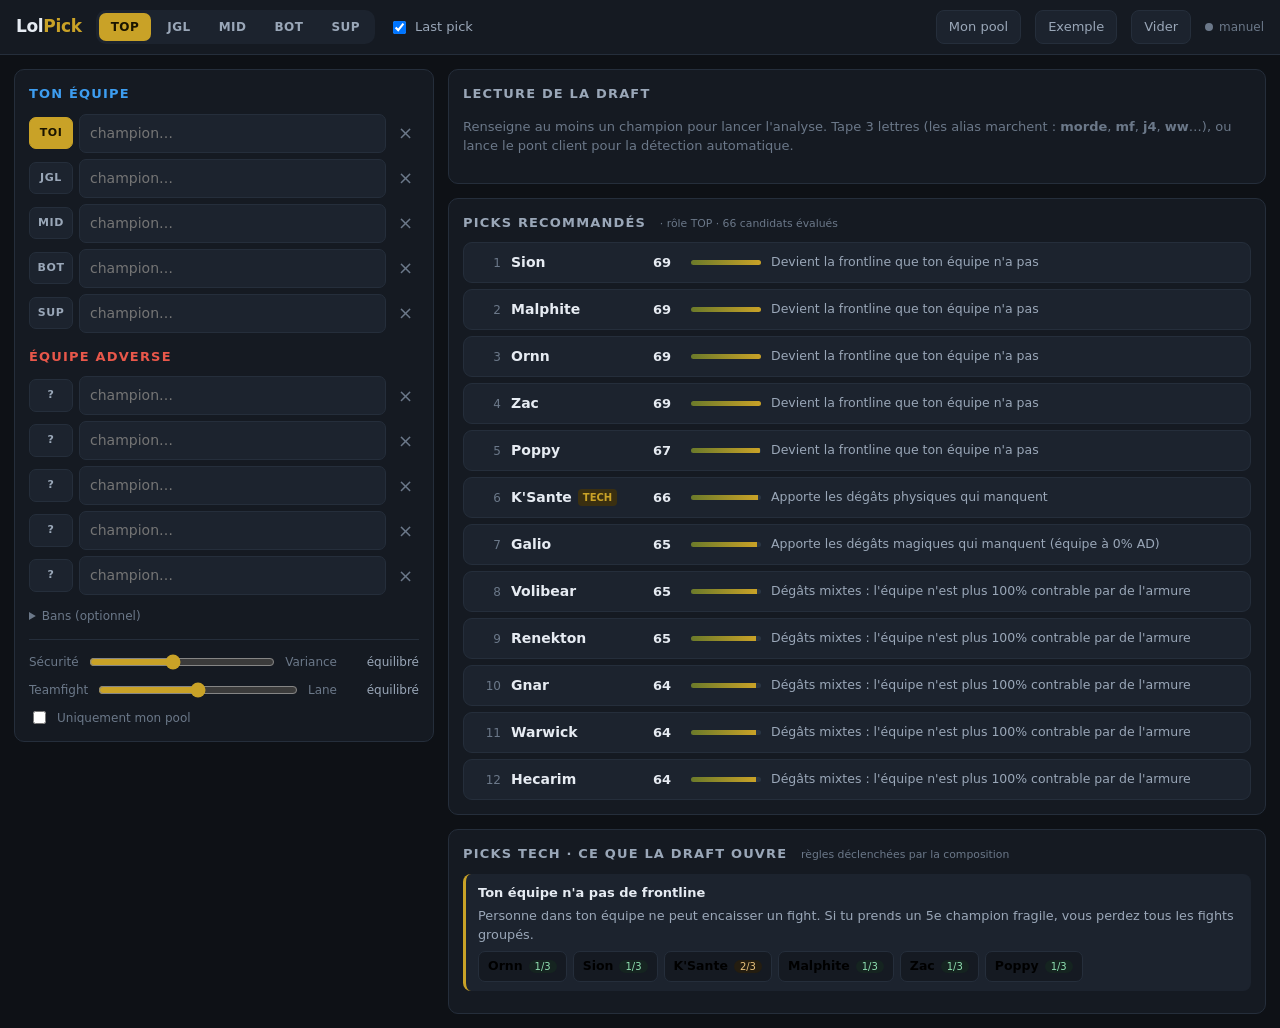
==== lolpick/web/index.html @ b340b6a4 "Add LolPick, a League of Legends draft assistant Local, dependency-free tool that reads a draft and " ====
<!DOCTYPE html>
<html lang="fr">
<head>
<meta charset="utf-8">
<meta name="viewport" content="width=device-width, initial-scale=1">
<title>LolPick — assistant de draft</title>
<link rel="icon" href="data:image/svg+xml,%3Csvg xmlns='http://www.w3.org/2000/svg' viewBox='0 0 32 32'%3E%3Ctext y='26' font-size='26'%3E%E2%9A%94%EF%B8%8F%3C/text%3E%3C/svg%3E">
<link rel="stylesheet" href="styles.css">
</head>
<body>

<header class="top">
  <div class="brand">Lol<span>Pick</span></div>

  <div class="roles" id="roleSelect" title="Ton rôle">
    <button data-role="TOP">TOP</button>
    <button data-role="JGL">JGL</button>
    <button data-role="MID">MID</button>
    <button data-role="BOT">BOT</button>
    <button data-role="SUP">SUP</button>
  </div>

  <label class="chk"><input type="checkbox" id="lastPick" checked> Last pick</label>

  <div class="spacer"></div>

  <button class="ghost" id="btnPool">Mon pool</button>
  <button class="ghost" id="btnDemo">Exemple</button>
  <button class="ghost" id="btnReset">Vider</button>
  <div class="live" id="liveStatus" title="Connexion au client League">
    <span class="dot"></span><span class="txt">manuel</span>
  </div>
</header>

<main>
  <!-- ================= DRAFT ================= -->
  <section class="panel draft">
    <div class="team ally">
      <h2>Ton équipe</h2>
      <div class="slots" id="allySlots"></div>
    </div>
    <div class="team enemy">
      <h2>Équipe adverse <small id="inferNote"></small></h2>
      <div class="slots" id="enemySlots"></div>
    </div>

    <details class="bans">
      <summary>Bans (optionnel)</summary>
      <div class="slots compact" id="banSlots"></div>
    </details>

    <div class="sliders">
      <label>Sécurité <input type="range" id="sRisk" min="0" max="100" value="45"> Variance
        <em id="sRiskV">équilibré</em></label>
      <label>Teamfight <input type="range" id="sLane" min="0" max="100" value="50"> Lane
        <em id="sLaneV">équilibré</em></label>
      <label class="chk"><input type="checkbox" id="poolOnly"> Uniquement mon pool</label>
    </div>
  </section>

  <!-- ================= ANALYSE ================= -->
  <section class="panel read" id="readPanel"></section>

  <!-- ================= PICKS ================= -->
  <section class="panel picks">
    <h2>Picks recommandés <small id="picksSub"></small></h2>
    <ol class="ranked" id="ranked"></ol>
  </section>

  <section class="panel tech" id="techPanel"></section>
</main>

<!-- ================= POOL ================= -->
<div class="modal" id="poolModal" hidden>
  <div class="modal-box">
    <header>
      <h2>Mon pool de champions</h2>
      <button class="ghost" id="poolClose">Fermer</button>
    </header>
    <p class="hint">0 = je ne le joue pas · 1 = je dépanne · 2 = je le joue · 3 = c'est mon main.
      Le confort compte dans le score, et le curseur « Sécurité » décide de son poids.</p>
    <input type="search" id="poolSearch" placeholder="Filtrer…">
    <div class="pool-grid" id="poolGrid"></div>
  </div>
</div>

<template id="tplSlot">
  <div class="slot">
    <button class="role-badge"></button>
    <div class="combo">
      <input type="text" class="champ-input" placeholder="champion…" autocomplete="off" spellcheck="false">
      <ul class="suggest" hidden></ul>
    </div>
    <button class="clear" title="Vider">×</button>
  </div>
</template>

<script src="data/champions.js"></script>
<script src="data/matchups.js"></script>
<script src="data/builds.js"></script>
<script src="data/counterpicks.js"></script>
<script src="engine.js"></script>
<script src="app.js"></script>
</body>
</html>
---- lolpick/web/styles.css ----
/* LolPick — feuille de style unique, aucun asset externe */
:root {
  --bg:#0e1116; --bg2:#151a22; --bg3:#1c232e; --line:#252e3b;
  --fg:#e6ebf2; --fg2:#9aa7b8; --fg3:#6b7889;
  --ally:#3d9df0; --enemy:#e8574a; --ok:#3fbf72; --warn:#e0a13a; --bad:#e8574a;
  --acc:#c9a227;
  --r:10px;
}
* { box-sizing:border-box; }
html,body { margin:0; padding:0; }
body {
  background:var(--bg); color:var(--fg);
  font:14px/1.5 ui-sans-serif,system-ui,"Segoe UI",Roboto,Helvetica,Arial,sans-serif;
  -webkit-font-smoothing:antialiased;
}
h2 { font-size:13px; text-transform:uppercase; letter-spacing:.09em; color:var(--fg2); margin:0 0 10px; font-weight:600; }
h2 small { text-transform:none; letter-spacing:0; color:var(--fg3); font-weight:400; margin-left:8px; }
button { font:inherit; cursor:pointer; }

/* ---------- header ---------- */
.top {
  display:flex; align-items:center; gap:14px; flex-wrap:wrap;
  padding:10px 16px; background:var(--bg2); border-bottom:1px solid var(--line);
  position:sticky; top:0; z-index:20;
}
.brand { font-weight:700; letter-spacing:-.02em; font-size:17px; }
.brand span { color:var(--acc); }
.spacer { flex:1; }
.roles { display:flex; gap:4px; background:var(--bg3); padding:3px; border-radius:var(--r); }
.roles button {
  border:0; background:transparent; color:var(--fg2); padding:5px 12px;
  border-radius:7px; font-weight:600; font-size:12px; letter-spacing:.04em;
}
.roles button.on { background:var(--acc); color:#1a1400; }
.chk { display:flex; align-items:center; gap:6px; color:var(--fg2); font-size:13px; user-select:none; cursor:pointer; }
.ghost {
  background:var(--bg3); border:1px solid var(--line); color:var(--fg2);
  padding:6px 12px; border-radius:8px; font-size:13px;
}
.ghost:hover { color:var(--fg); border-color:#39465a; }
.live { display:flex; align-items:center; gap:6px; font-size:12px; color:var(--fg3); }
.live .dot { width:8px; height:8px; border-radius:50%; background:var(--fg3); }
.live.on .dot { background:var(--ok); box-shadow:0 0 8px var(--ok); }
.live.on .txt { color:var(--ok); }

/* ---------- layout ---------- */
main {
  display:grid; gap:14px; padding:14px;
  grid-template-columns:minmax(340px,420px) 1fr;
  grid-template-areas:"draft read" "draft picks" "draft tech";
  align-items:start; max-width:1500px; margin:0 auto;
}
.draft { grid-area:draft; position:sticky; top:64px; }
.read  { grid-area:read; }
.picks { grid-area:picks; }
.tech  { grid-area:tech; }
@media (max-width:1000px) {
  main { grid-template-columns:1fr; grid-template-areas:"draft" "read" "picks" "tech"; }
  .draft { position:static; }
}
.panel { background:var(--bg2); border:1px solid var(--line); border-radius:var(--r); padding:14px; }
.panel:empty { display:none; }

/* ---------- draft ---------- */
.team + .team { margin-top:14px; }
.team.ally h2 { color:var(--ally); }
.team.enemy h2 { color:var(--enemy); }
.slots { display:flex; flex-direction:column; gap:6px; }
.slot { display:flex; align-items:center; gap:6px; }
.role-badge {
  width:44px; flex:none; background:var(--bg3); border:1px solid var(--line); color:var(--fg2);
  border-radius:7px; padding:7px 0; font-size:11px; font-weight:700; letter-spacing:.05em;
}
.role-badge.mine { background:var(--acc); color:#1a1400; border-color:var(--acc); }
.role-badge.guess { color:var(--fg3); font-style:italic; }
.combo { position:relative; flex:1; }
.champ-input {
  width:100%; background:var(--bg3); border:1px solid var(--line); color:var(--fg);
  border-radius:7px; padding:8px 10px; font:inherit; outline:none;
}
.champ-input:focus { border-color:var(--acc); }
.champ-input.filled { font-weight:600; }
.slot .clear { background:transparent; border:0; color:var(--fg3); font-size:18px; line-height:1; padding:2px 6px; }
.slot .clear:hover { color:var(--bad); }
.suggest {
  position:absolute; z-index:30; left:0; right:0; top:calc(100% + 4px);
  margin:0; padding:4px; list-style:none; background:var(--bg3);
  border:1px solid var(--line); border-radius:8px; box-shadow:0 12px 30px rgba(0,0,0,.5); max-height:250px; overflow:auto;
}
.suggest li { padding:6px 9px; border-radius:6px; cursor:pointer; display:flex; justify-content:space-between; gap:8px; }
.suggest li small { color:var(--fg3); }
.suggest li.sel, .suggest li:hover { background:#2b3646; }
.bans { margin-top:12px; }
.bans summary { color:var(--fg3); font-size:12px; cursor:pointer; }
.slots.compact { flex-direction:row; flex-wrap:wrap; margin-top:8px; }
.slots.compact .slot { width:calc(50% - 3px); }
.slots.compact .role-badge { display:none; }

.sliders { margin-top:14px; padding-top:12px; border-top:1px solid var(--line); display:flex; flex-direction:column; gap:8px; }
.sliders label { display:flex; align-items:center; gap:8px; font-size:12px; color:var(--fg3); }
.sliders input[type=range] { flex:1; accent-color:var(--acc); }
.sliders em { font-style:normal; color:var(--fg2); min-width:74px; text-align:right; }

/* ---------- lecture de draft ---------- */
.dmgbar { display:flex; height:9px; border-radius:5px; overflow:hidden; background:var(--bg3); margin:3px 0 2px; }
.dmgbar i { display:block; }
.dmgbar .ad { background:#d98a3a; }
.dmgbar .ap { background:#5b8ff0; }
.dmgbar .tr { background:#d6d6d6; }
.readrow { display:grid; grid-template-columns:64px 1fr; gap:10px; align-items:center; margin-bottom:8px; }
.readrow b { font-size:12px; color:var(--fg2); }
.legend { font-size:11px; color:var(--fg3); }
.chips { display:flex; flex-wrap:wrap; gap:5px; margin-top:8px; }
.chip {
  font-size:11.5px; padding:3px 8px; border-radius:99px;
  background:var(--bg3); border:1px solid var(--line); color:var(--fg2);
}
.chip.bad { border-color:#5c2b2b; color:#f2a49b; background:#2a1a1a; }
.chip.good { border-color:#28503a; color:#8fe0b0; background:#152420; }
.chip.warn { border-color:#5a4620; color:#e9c27c; background:#241d10; }
.plan { margin-top:12px; padding:11px 12px; background:var(--bg3); border-radius:8px; border-left:3px solid var(--acc); }
.plan b { display:block; font-size:11px; text-transform:uppercase; letter-spacing:.08em; color:var(--acc); margin-bottom:4px; }
.needs { margin:10px 0 0; padding-left:18px; color:var(--fg2); font-size:13px; }
.needs li { margin:2px 0; }
.lanes { margin-top:12px; display:flex; flex-direction:column; gap:4px; }
.laneline { display:grid; grid-template-columns:42px 1fr auto; gap:8px; align-items:center; font-size:12.5px; }
.laneline .rl { color:var(--fg3); font-weight:700; font-size:11px; }
.verdict { font-weight:600; font-size:11.5px; padding:1px 7px; border-radius:99px; }
.v-win { background:#152420; color:#8fe0b0; }
.v-lose { background:#2a1a1a; color:#f2a49b; }
.v-even { background:var(--bg3); color:var(--fg2); }

/* ---------- classement ---------- */
.ranked { list-style:none; margin:0; padding:0; display:flex; flex-direction:column; gap:6px; }
.pick { background:var(--bg3); border:1px solid var(--line); border-radius:9px; overflow:hidden; }
.pick.open { border-color:var(--acc); }
.pick-head { display:grid; grid-template-columns:26px 132px 108px 1fr; gap:10px; align-items:center; padding:9px 11px; cursor:pointer; }
.pick-head:hover { background:#222b38; }
.rank { color:var(--fg3); font-size:12px; text-align:right; }
.pname { font-weight:600; display:flex; align-items:center; gap:6px; }
.pname .flag { font-size:10px; padding:1px 5px; border-radius:4px; background:#3a2f10; color:var(--acc); }
.pname .low { color:var(--warn); }
.score { display:flex; align-items:center; gap:6px; }
.score .num { font-variant-numeric:tabular-nums; font-weight:700; font-size:13px; width:32px; }
.score .bar { flex:1; height:5px; background:#2a3543; border-radius:3px; overflow:hidden; }
.score .bar i { display:block; height:100%; background:linear-gradient(90deg,#6b7a2a,var(--acc)); }
.why { color:var(--fg2); font-size:12.5px; overflow:hidden; text-overflow:ellipsis; white-space:nowrap; }
.pick-body { padding:0 11px 12px 11px; border-top:1px solid var(--line); }
.axes { display:flex; gap:10px; flex-wrap:wrap; margin:11px 0; }
.axis { flex:1; min-width:88px; }
.axis span { font-size:10.5px; color:var(--fg3); text-transform:uppercase; letter-spacing:.05em; }
.axis .bar { height:4px; background:#2a3543; border-radius:2px; margin-top:3px; overflow:hidden; }
.axis .bar i { display:block; height:100%; background:var(--ally); }
.axis.hi .bar i { background:var(--ok); }
.axis.lo .bar i { background:var(--bad); }
.block { margin-top:11px; }
.block b { display:block; font-size:10.5px; text-transform:uppercase; letter-spacing:.07em; color:var(--fg3); margin-bottom:4px; }
.block ul { margin:0; padding-left:17px; color:var(--fg2); font-size:12.8px; }
.block li { margin:2px 0; }
.block li.neg { color:#f2a49b; }
.block li.pos { color:#a9dfc0; }
.block p { margin:0; color:var(--fg2); font-size:12.8px; }
.items { display:flex; flex-direction:column; gap:4px; }
.item { display:grid; grid-template-columns:190px 1fr; gap:8px; font-size:12.5px; }
.item b { color:var(--fg); font-size:12.5px; text-transform:none; letter-spacing:0; margin:0; }
.item span { color:var(--fg2); }
.risk { font-size:10px; padding:1px 6px; border-radius:99px; margin-left:6px; }
.risk1 { background:#152420; color:#8fe0b0; }
.risk2 { background:#241d10; color:#e9c27c; }
.risk3 { background:#2a1a1a; color:#f2a49b; }

/* ---------- picks tech ---------- */
.rule { border-left:3px solid var(--acc); padding:9px 12px; background:var(--bg3); border-radius:8px; margin-bottom:8px; }
.rule h3 { margin:0 0 4px; font-size:13px; }
.rule p { margin:0 0 7px; color:var(--fg2); font-size:12.8px; }
.rule .picklist { display:flex; flex-wrap:wrap; gap:6px; }
.rule .pk {
  background:var(--bg2); border:1px solid var(--line); border-radius:7px;
  padding:5px 9px; font-size:12.5px; cursor:pointer;
}
.rule .pk:hover { border-color:var(--acc); }
.rule .pk b { font-weight:600; }

/* ---------- pool ---------- */
.modal { position:fixed; inset:0; background:rgba(0,0,0,.65); display:flex; align-items:center; justify-content:center; z-index:50; padding:20px; }
.modal[hidden] { display:none; }   /* sinon le display:flex écrase l'attribut hidden et le modal invisible bloque tous les clics */
.modal-box { background:var(--bg2); border:1px solid var(--line); border-radius:12px; width:min(900px,100%); max-height:85vh; display:flex; flex-direction:column; padding:16px; }
.modal-box header { display:flex; align-items:center; justify-content:space-between; }
.modal-box h2 { margin:0; }
.hint { color:var(--fg3); font-size:12px; margin:6px 0 10px; }
#poolSearch { background:var(--bg3); border:1px solid var(--line); color:var(--fg); border-radius:8px; padding:8px 10px; margin-bottom:10px; font:inherit; }
.pool-grid { overflow:auto; display:grid; grid-template-columns:repeat(auto-fill,minmax(210px,1fr)); gap:5px; }
.pool-row { display:flex; align-items:center; gap:7px; padding:4px 7px; border-radius:7px; background:var(--bg3); }
.pool-row span { flex:1; font-size:12.5px; overflow:hidden; text-overflow:ellipsis; white-space:nowrap; }
.pool-row button { width:22px; height:22px; border-radius:5px; border:1px solid var(--line); background:var(--bg2); color:var(--fg3); font-size:11px; padding:0; }
.pool-row button.on { background:var(--acc); color:#1a1400; border-color:var(--acc); }
.empty { color:var(--fg3); font-size:13px; }
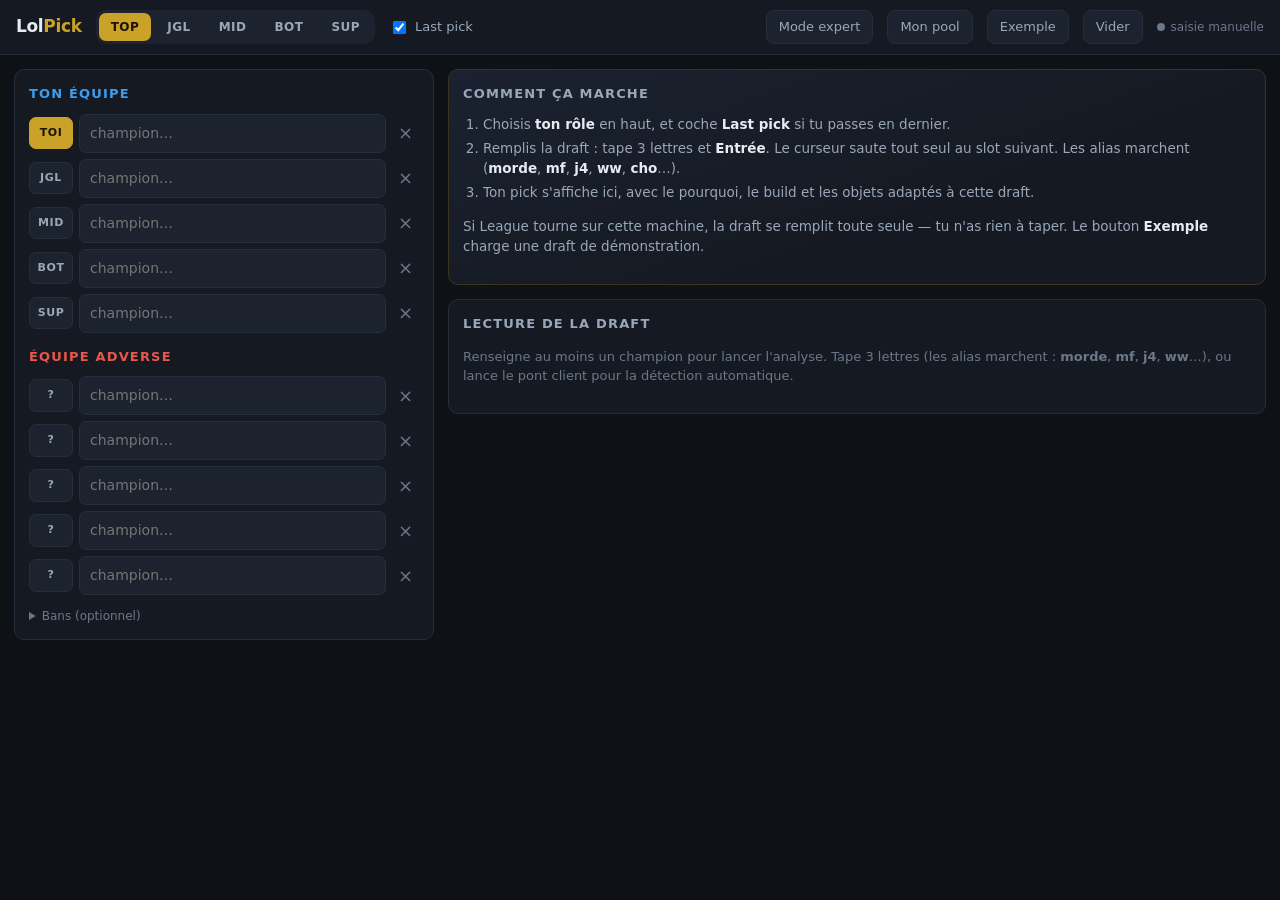
==== commit b4aafcd5: "Turn LolPick into a desktop app that follows the League client Dedicated app window, launch alongsid" ====
--- a/lolpick/web/index.html
+++ b/lolpick/web/index.html
@@ -4,7 +4,7 @@
 <meta charset="utf-8">
 <meta name="viewport" content="width=device-width, initial-scale=1">
 <title>LolPick — assistant de draft</title>
-<link rel="icon" href="data:image/svg+xml,%3Csvg xmlns='http://www.w3.org/2000/svg' viewBox='0 0 32 32'%3E%3Ctext y='26' font-size='26'%3E%E2%9A%94%EF%B8%8F%3C/text%3E%3C/svg%3E">
+<link rel="icon" href="icon.png">
 <link rel="stylesheet" href="styles.css">
 </head>
 <body>
@@ -24,6 +24,7 @@
 
   <div class="spacer"></div>
 
+  <button class="ghost" id="btnMode">Mode expert</button>
   <button class="ghost" id="btnPool">Mon pool</button>
   <button class="ghost" id="btnDemo">Exemple</button>
   <button class="ghost" id="btnReset">Vider</button>
@@ -49,7 +50,7 @@
       <div class="slots compact" id="banSlots"></div>
     </details>
 
-    <div class="sliders">
+    <div class="sliders adv">
       <label>Sécurité <input type="range" id="sRisk" min="0" max="100" value="45"> Variance
         <em id="sRiskV">équilibré</em></label>
       <label>Teamfight <input type="range" id="sLane" min="0" max="100" value="50"> Lane
@@ -58,16 +59,19 @@
     </div>
   </section>
 
+  <!-- ================= PICK PRINCIPAL ================= -->
+  <section class="panel hero-panel" id="heroPanel"></section>
+
   <!-- ================= ANALYSE ================= -->
   <section class="panel read" id="readPanel"></section>
 
-  <!-- ================= PICKS ================= -->
-  <section class="panel picks">
-    <h2>Picks recommandés <small id="picksSub"></small></h2>
+  <!-- ================= CLASSEMENT COMPLET ================= -->
+  <section class="panel picks adv">
+    <h2>Classement complet <small id="picksSub"></small></h2>
     <ol class="ranked" id="ranked"></ol>
   </section>
 
-  <section class="panel tech" id="techPanel"></section>
+  <section class="panel tech adv" id="techPanel"></section>
 </main>
 
 <!-- ================= POOL ================= -->
--- a/lolpick/web/styles.css
+++ b/lolpick/web/styles.css
@@ -47,17 +47,20 @@
 main {
   display:grid; gap:14px; padding:14px;
   grid-template-columns:minmax(340px,420px) 1fr;
-  grid-template-areas:"draft read" "draft picks" "draft tech";
+  grid-template-areas:"draft hero" "draft read" "draft picks" "draft tech";
   align-items:start; max-width:1500px; margin:0 auto;
 }
-.draft { grid-area:draft; position:sticky; top:64px; }
-.read  { grid-area:read; }
-.picks { grid-area:picks; }
-.tech  { grid-area:tech; }
+.draft      { grid-area:draft; position:sticky; top:64px; }
+.hero-panel { grid-area:hero; }
+.read       { grid-area:read; }
+.picks      { grid-area:picks; }
+.tech       { grid-area:tech; }
 @media (max-width:1000px) {
-  main { grid-template-columns:1fr; grid-template-areas:"draft" "read" "picks" "tech"; }
+  main { grid-template-columns:1fr; grid-template-areas:"draft" "hero" "read" "picks" "tech"; }
   .draft { position:static; }
 }
+/* Mode simple : on masque tout ce qui n'est pas la décision à prendre */
+body.simple .adv { display:none !important; }
 .panel { background:var(--bg2); border:1px solid var(--line); border-radius:var(--r); padding:14px; }
 .panel:empty { display:none; }
 
@@ -129,6 +132,37 @@
 .v-win { background:#152420; color:#8fe0b0; }
 .v-lose { background:#2a1a1a; color:#f2a49b; }
 .v-even { background:var(--bg3); color:var(--fg2); }
+
+/* ---------- carte « ton pick » ---------- */
+.hero-panel { background:linear-gradient(160deg,#1b2130,#151a22 60%); border-color:#3a3520; }
+.hero-label { font-size:11px; text-transform:uppercase; letter-spacing:.1em; color:var(--acc); font-weight:600; }
+.hero-top { display:flex; align-items:flex-start; justify-content:space-between; gap:16px; }
+.hero-name { font-size:30px; font-weight:700; letter-spacing:-.02em; margin:2px 0 0; display:flex; align-items:center; gap:9px; }
+.hero-name .flag { font-size:11px; padding:2px 7px; border-radius:5px; background:#3a2f10; color:var(--acc); letter-spacing:.04em; }
+.hero-score { text-align:right; flex:none; }
+.hero-score b { font-size:30px; font-variant-numeric:tabular-nums; color:var(--acc); line-height:1; }
+.hero-score span { display:block; font-size:11px; color:var(--fg3); }
+.hero-why { margin:12px 0 0; padding-left:18px; color:var(--fg); font-size:13.5px; }
+.hero-why li { margin:4px 0; }
+.hero-why li.neg { color:#f2a49b; }
+.hero-line { margin-top:12px; padding:10px 12px; background:#11161e; border-radius:8px; font-size:13px; color:var(--fg2); }
+.hero-line b { color:var(--fg); font-weight:600; }
+.hero-actions { margin-top:12px; display:flex; align-items:center; gap:8px; flex-wrap:wrap; }
+.hero-more { background:var(--acc); border:0; color:#1a1400; font-weight:600; padding:8px 14px; border-radius:8px; font-size:13px; }
+.alts { margin-top:12px; padding-top:12px; border-top:1px solid var(--line); display:flex; align-items:center; gap:7px; flex-wrap:wrap; }
+.alts > span { font-size:11.5px; color:var(--fg3); text-transform:uppercase; letter-spacing:.06em; margin-right:2px; }
+.alt {
+  background:var(--bg3); border:1px solid var(--line); color:var(--fg2);
+  border-radius:8px; padding:6px 11px; font-size:13px; display:flex; align-items:center; gap:7px;
+}
+.alt:hover { border-color:var(--acc); color:var(--fg); }
+.alt b { font-weight:600; color:var(--fg); }
+.alt i { font-style:normal; font-variant-numeric:tabular-nums; color:var(--fg3); font-size:12px; }
+.hero-detail { margin-top:12px; border-top:1px solid var(--line); }
+.onboard { color:var(--fg2); font-size:13.5px; }
+.onboard ol { padding-left:20px; margin:8px 0 0; }
+.onboard li { margin:4px 0; }
+.onboard b { color:var(--fg); }
 
 /* ---------- classement ---------- */
 .ranked { list-style:none; margin:0; padding:0; display:flex; flex-direction:column; gap:6px; }
